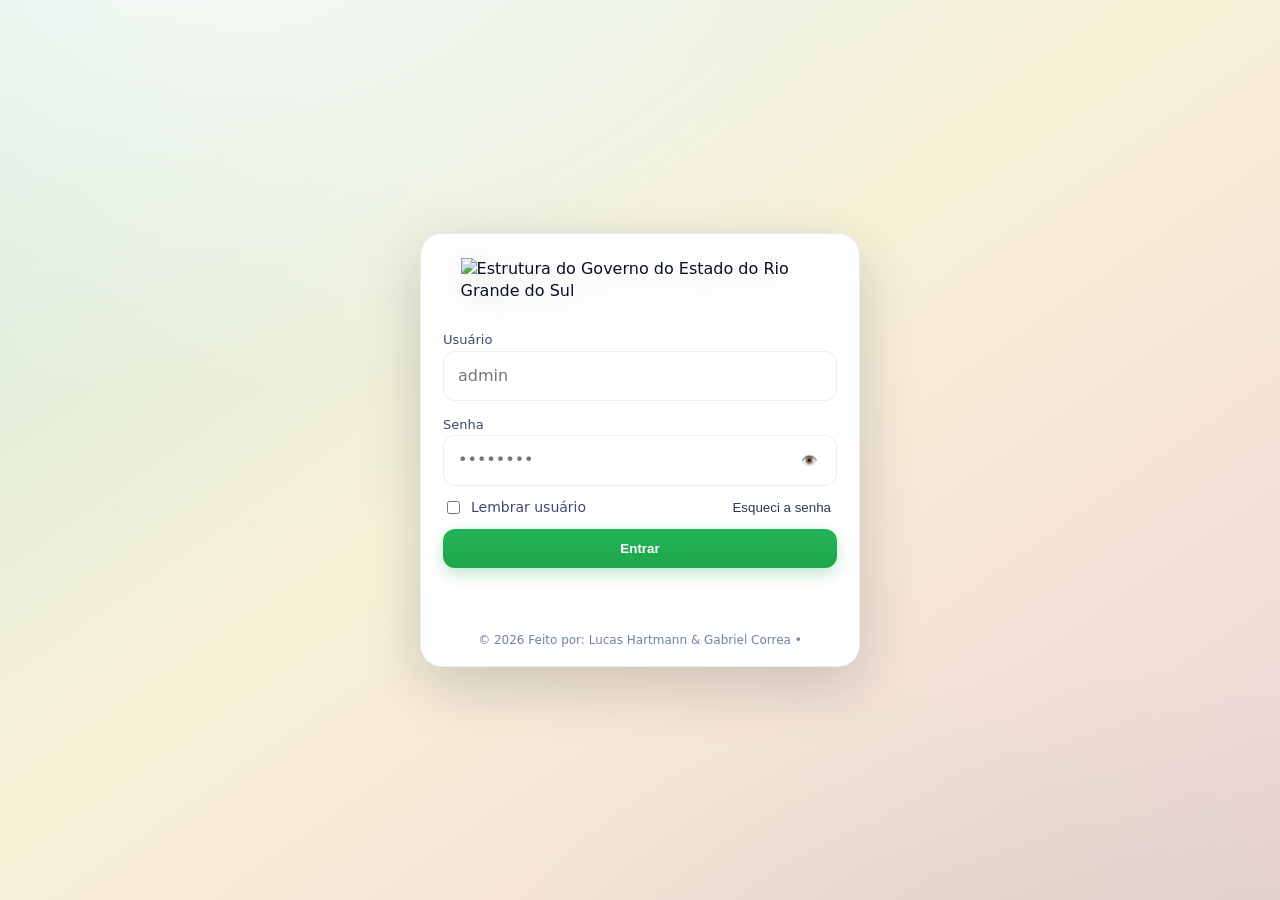
==== explorer.html @ dbbf9a67 "Add files via upload" ====
<!doctype html>
<html lang="pt-br">
<head>
  <meta charset="utf-8" />
  <meta name="viewport" content="width=device-width, initial-scale=1" />
  <title>Organograma RS – Explorer</title>
  <style>
    :root{
      --bg:#0b0f14; --card:#111826; --muted:#91a1b3; --text:#e9f0f8; --accent:#60a5fa; --accent-2:#34d399; --danger:#ef4444;
      --border:#1f2a37; --shadow:0 10px 30px rgba(0,0,0,.35);
    }
    *{box-sizing:border-box}
    html,body{height:100%}
    body{margin:0;background:linear-gradient(180deg,#0b0f14,#0e1420 35%,#0b0f14);color:var(--text);font:15px/1.45 system-ui,-apple-system,Segoe UI,Roboto,Ubuntu,Cantarell,"Noto Sans",sans-serif}
    .app{display:grid;grid-template-columns: 320px 1fr; gap:18px; height:100%; padding:18px}
    .panel{background:var(--card); border:1px solid var(--border); border-radius:16px; box-shadow:var(--shadow)}
    .left{padding:14px; display:flex; flex-direction:column; gap:12px}
    .right{padding:0; display:flex; flex-direction:column}
    .toolbar{display:flex; gap:8px; padding:12px 14px; border-bottom:1px solid var(--border); align-items:center}
    .toolbar h1{font-size:16px; margin:0; font-weight:600; letter-spacing:.2px}
    .toolbar .pill{margin-left:auto; font-size:12px; color:var(--muted)}
    label{font-size:12px; color:var(--muted)}
    input[type="text"], textarea, select{width:100%; background:#0c121b; border:1px solid var(--border); color:var(--text); border-radius:12px; padding:10px 12px; outline:none}
    input[type="text"]:focus, textarea:focus{border-color:#2b3b52; box-shadow:0 0 0 3px rgba(96,165,250,.15)}
    textarea{min-height:120px; resize:vertical}
    .controls{display:grid; grid-template-columns: 1fr; gap:10px}
    .row{display:flex; gap:8px; flex-wrap:wrap}
    button{background:#101827; color:var(--text); border:1px solid var(--border); border-radius:12px; padding:9px 12px; cursor:pointer}
    button:hover{background:#0d1624}
    .btn-accent{border-color:#33507a; background:linear-gradient(180deg,#13253a,#0f1d31)}
    .btn-green{border-color:#265e52; background:linear-gradient(180deg,#113d34,#0d2f28)}
    .btn-danger{border-color:#5a1f24; background:linear-gradient(180deg,#3a1216,#2a0d10)}
    .hint{font-size:12px; color:var(--muted)}
    .tree-wrap{position:relative; overflow:auto; height:100%}
    .tree{padding:12px 18px}
    .tree ul{list-style:none; margin:0; padding-left:18px; border-left:1px dashed #2a3648}
    .tree li{margin:4px 0; position:relative}
    .node{display:flex; align-items:center; gap:8px; padding:6px 8px; border-radius:10px; cursor:pointer}
    .node:hover{background:#0e1622}
    .node.active{background:rgba(96,165,250,.14); outline:1px solid rgba(96,165,250,.25)}
    .toggle{width:18px; height:18px; display:grid; place-items:center; border-radius:6px; border:1px solid #2a3a55; background:#0d1521; font-size:12px; user-select:none}
    .toggle.leaf{opacity:.35}
    .type{font-size:11px; padding:2px 6px; border:1px solid #233245; border-radius:999px; color:#b6c4d6}
    .badge{font-size:11px; padding:2px 6px; border:1px solid #233245; border-radius:999px; color:#b6c4d6}
    .name{font-weight:500}
    .muted{color:var(--muted)}
    .highlight{background:rgba(52,211,153,.2); box-shadow:0 0 0 2px rgba(52,211,153,.25) inset; border-radius:6px}
    .header{display:flex; align-items:center; gap:10px; padding:12px 14px}
    .search{flex:1}
    .chips{display:flex; gap:6px; flex-wrap:wrap}
    .chip{font-size:12px; border:1px solid var(--border); border-radius:999px; padding:6px 8px; color:var(--muted)}
    .breadcrumbs{padding:10px 14px; border-top:1px solid var(--border); color:var(--muted); font-size:13px}
    .breadcrumbs a{color:var(--accent)}
    .footer{margin-top:auto; padding:12px 14px; border-top:1px dashed var(--border); color:var(--muted); font-size:12px}
    .split{display:grid; grid-template-columns: 1fr 1fr; gap:12px}
    .filters{display:flex; flex-wrap:wrap; gap:6px}
    .filters label{display:flex; gap:6px; align-items:center; background:#0c121b; padding:6px 8px; border-radius:10px; border:1px solid var(--border)}
    .empty{color:var(--muted); padding:28px; text-align:center}
    @media (max-width: 980px){
      .app{grid-template-columns:1fr; height:auto}
      .right{min-height:60vh}
    }
    @media print{
      .left{display:none}
      .toolbar,.header,.breadcrumbs,.footer{display:none}
      .tree ul{border-left:none}
      .node{background:none}
    }
  </style>
  <script>
    // Guard simples de sessão
    if (!sessionStorage.getItem('orgRS_auth')) { location.href = 'index.html'; }
  </script>
</head>
<body>
  <div class="app">
    <aside class="panel left">
      <div class="toolbar">
        <h1>Dados & Importação</h1>
        <span class="pill" id="stats-pill">0 itens</span>
      </div>

      <div class="controls">
        <div>
          <label for="import-text">Cole seu texto (uma linha por caminho). Formatos aceitos:</label>
          <div class="hint">• "Secretaria da Saúde > Hospitais > Hospital São Pedro (hospital)"<br>• ou com indentação por espaços/tabs:<br>
<pre style="margin:8px 0 0; white-space:pre-wrap; font-family:ui-monospace, SFMono-Regular, Menlo, Monaco, Consolas, 'Liberation Mono', 'Courier New', monospace; background:#0c121b; border:1px solid var(--border); border-radius:10px; padding:8px; color:#9fb2c7">Governo do Estado do RS
  Secretaria da Saúde (secretaria)
    Hospitais
      Hospital São Pedro (hospital)</pre>
          </div>
          <textarea id="import-text" placeholder="Cole aqui seus caminhos (um por linha) – você pode enviar o bruto e clicar em 'Gerar/Atualizar Árvore'."></textarea>
        </div>
        <div class="row">
          <button class="btn-accent" id="btn-build">Gerar/Atualizar Árvore</button>
          <button id="btn-sample">Carregar Exemplo</button>
          <button class="btn-green" id="btn-export">Exportar JSON</button>
          <button class="btn-danger" id="btn-clear">Limpar</button>
        </div>
        <div class="split">
          <div>
            <label for="root-name">Nome do topo</label>
            <input id="root-name" type="text" value="Governo do Estado do RS"/>
          </div>
          <div>
            <label for="type-guess">Tentar detectar tipo</label>
            <select id="type-guess">
              <option value="paren" selected>Entre parênteses (ex: (secretaria))</option>
              <option value="none">Não detectar</option>
            </select>
          </div>
        </div>
        <div>
          <label>Filtros rápidos de tipo</label>
          <div class="filters" id="type-filters"></div>
        </div>
        <div class="hint">Dica: você pode usar o hash da URL como link direto para qualquer item. Clique em um nó e copie a URL.</div>
      </div>

      <div class="footer">
        Feito em HTML + CSS + JS puro. Imprima (Ctrl/Cmd+P) para uma versão expandida.
      </div>
    </aside>

    <section class="panel right">
      <div class="header">
        <div class="search">
          <input id="search" type="text" placeholder="Buscar por nome… (Enter para focar, ESC para limpar)" autocomplete="off" />
        </div>
        <div class="chips">
          <button id="expand-all">Expandir tudo</button>
          <button id="collapse-all">Recolher tudo</button>
          <span class="chip" id="match-count">0 correspondências</span>
        </div>
      </div>
      <div class="tree-wrap" id="tree-wrap">
        <div class="tree" id="tree"></div>
        <div class="empty" id="empty">Cole seus dados à esquerda e clique em <em>Gerar/Atualizar Árvore</em>.</div>
      </div>
      <div class="breadcrumbs" id="breadcrumbs">Nenhum item selecionado.</div>
    </section>
  </div>

<script>
(() => {
  const el = sel => document.querySelector(sel);
  const els = sel => Array.from(document.querySelectorAll(sel));
  const treeEl = el('#tree');
  const emptyEl = el('#empty');
  const statsPill = el('#stats-pill');
  const breadcrumbsEl = el('#breadcrumbs');
  const searchInput = el('#search');
  const filtersWrap = el('#type-filters');
  const knownTypes = [
    'secretaria','órgão','orgao','diretoria','departamento','divisão','divisao','superintendência','superintendencia','agência','agencia','fundação','fundacao','autarquia','empresa pública','empresa publica','instituto','museu','parque','conselho','colegiado','gabinete','coordenação','coordenacao','comitê','comite','universidade','câmara','camara'
  ];

  let root = null;
  let idIndex = new Map();
  let typeSet = new Set();

  const slug = (s) => s
    .normalize('NFD').replace(/[\u0300-\u036f]/g,'')
    .toLowerCase()
    .replace(/[^a-z0-9\s\/-]+/g,'')
    .replace(/\s+/g,'-')
    .replace(/-+/g,'-')
    .replace(/^-|-$|\/-\//g,'');

  function makeId(pathArr){
    return pathArr.map(slug).join('/');
  }

  function parseTypeFromToken(name){
    const m = name.match(/\(([^)]+)\)\s*$/i);
    if(!m) return {name: name.trim(), type: null};
    const typeRaw = m[1].trim();
    const tClean = typeRaw
      .normalize('NFD').replace(/[\u0300-\u036f]/g,'')
      .toLowerCase();
    const isKnown = knownTypes.some(k => tClean === k
      .normalize('NFD').replace(/[\u0300-\u036f]/g,'')
      .toLowerCase());
    return { name: name.replace(/\([^)]+\)\s*$/,'').trim(), type: isKnown ? typeRaw.toLowerCase() : null };
  }

  function buildFromOutline(text, opts){
    const lines = text.split(/\r?\n/).map(l => l.trim()).filter(Boolean);
    const paths = [];
    const useArrow = lines.some(l => l.includes('>'));
    if(useArrow){
      for(const line of lines){
        const parts = line.split('>').map(x=>x.trim()).filter(Boolean);
        if(parts.length){ paths.push(parts); }
      }
    } else {
      const stack = [];
      for(const raw of text.split(/\r?\n/)){
        if(!raw.trim()) continue;
        const indent = raw.match(/^[\t ]*/)[0].replace(/\t/g,'  ').length;
        const depth = Math.floor(indent/2);
        const name = raw.trim();
        while(stack.length>depth) stack.pop();
        stack[depth] = name;
        paths.push(stack.slice(0, depth+1));
      }
    }

    const rootName = el('#root-name').value.trim() || 'Topo';
    const rootNode = { name: rootName, type:null, children:[], id: slug(rootName) };
    idIndex = new Map();
    idIndex.set(rootNode.id, rootNode);
    const detectMode = el('#type-guess').value;

    for(const path of paths){
      let parent = rootNode;
      const currentPath = [rootName];
      for(let i=0;i<path.length;i++){
        let label = path[i];
        let type = null;
        if(detectMode==='paren'){
          const t = parseTypeFromToken(label);
          label = t.name; type = t.type;
        }
        currentPath.push(label);
        const id = makeId(currentPath);
        if(!parent.children) parent.children = [];
        let child = parent.children.find(c => slug(c.name) === slug(label));
        if(!child){
          child = { name: label, type, children: [], id };
          parent.children.push(child);
          idIndex.set(id, child);
        } else {
          if(type && !child.type) child.type = type;
        }
        parent = child;
      }
    }
    return rootNode;
  }

  function renderTree(rootNode){
    typeSet = new Set();
    (function walk(n){
      if(n.type) typeSet.add(n.type);
      (n.children||[]).forEach(walk);
    })(rootNode);
    renderTypeFilters();

    const ul = document.createElement('ul');
    function nodeRow(n, depth=0){
      const li = document.createElement('li');
      const row = document.createElement('div');
      row.className = 'node';
      row.dataset.id = n.id;

      const hasChildren = (n.children && n.children.length);
      const toggle = document.createElement('div');
      toggle.className = 'toggle' + (hasChildren? '': ' leaf');
      toggle.textContent = hasChildren? '▸': '·';
      li.appendChild(toggle);

      const name = document.createElement('span');
      name.className = 'name';
      name.textContent = n.name;

      const type = document.createElement('span');
      type.className = 'type';
      type.textContent = n.type || '—';
      if(!n.type) type.style.opacity=.45;

      row.appendChild(name);
      row.appendChild(type);
      li.appendChild(row);

      if(hasChildren){
        const childUl = document.createElement('ul');
        childUl.style.display = 'none';
        for(const c of n.children.sort((a,b)=> a.name.localeCompare(b.name,'pt',{sensitivity:'base'}))){
          childUl.appendChild(nodeRow(c, depth+1));
        }
        li.appendChild(childUl);
      }

      row.addEventListener('click', (e)=>{
        selectNode(n.id);
        const cu = li.querySelector(':scope > ul');
        if(cu){
          const isOpen = cu.style.display !== 'none';
          cu.style.display = isOpen ? 'none' : 'block';
          li.querySelector(':scope > .toggle').textContent = isOpen? '▸':'▾';
        }
        location.hash = '#' + n.id;
      });

      li.querySelector(':scope > .toggle').addEventListener('click', (e)=>{
        e.stopPropagation();
        const cu = li.querySelector(':scope > ul');
        if(!cu) return;
        const isOpen = cu.style.display !== 'none';
        cu.style.display = isOpen ? 'none' : 'block';
        li.querySelector(':scope > .toggle').textContent = isOpen? '▸':'▾';
      });

      return li;
    }

    ul.appendChild(nodeRow(rootNode));
    treeEl.innerHTML = '';
    treeEl.appendChild(ul);

    const firstChildrenUl = treeEl.querySelector('li > ul');
    if(firstChildrenUl){ firstChildrenUl.style.display = 'block';
      const t = treeEl.querySelector('li > .toggle'); if(t) t.textContent = '▾';
    }

    emptyEl.style.display = 'none';
    statsPill.textContent = countNodes(rootNode) + ' itens';
  }

  function countNodes(n){
    let c = 1;
    (n.children||[]).forEach(ch => c += countNodes(ch));
    return c;
  }

  function renderTypeFilters(){
    filtersWrap.innerHTML = '';
    const types = Array.from(typeSet).sort((a,b)=> a.localeCompare(b,'pt',{sensitivity:'base'}));
    if(!types.length){
      const span = document.createElement('span');
      span.className = 'hint'; span.textContent = 'Nenhum tipo detectado (ex.: use "(secretaria)" no final de cada linha)';
      filtersWrap.appendChild(span);
      return;
    }
    for(const t of types){
      const id = 't-' + slug(t);
      const label = document.createElement('label');
      const cb = document.createElement('input'); cb.type='checkbox'; cb.id=id; cb.checked=true; cb.dataset.type=t;
      const txt = document.createElement('span'); txt.textContent = t;
      label.appendChild(cb); label.appendChild(txt);
      filtersWrap.appendChild(label);
      cb.addEventListener('change', applyFiltersAndSearch);
    }
  }

  function applyFiltersAndSearch(){
    const q = searchInput.value.trim();
    const activeTypes = new Set(els('#type-filters input[type="checkbox"]').filter(c=>c.checked).map(c=>c.dataset.type));

    let matches = 0;
    const qNorm = normalize(q);

    function walk(li){
      const row = li.querySelector(':scope > .node');
      const id = row?.dataset.id;
      const node = idIndex.get(id);
      const hasChildren = !!li.querySelector(':scope > ul');

      const typeOk = !node?.type || activeTypes.has(node.type);

      const nameSpan = row?.querySelector('.name');
      if(nameSpan){
        const nameText = nameSpan.textContent;
        const hit = q ? normalize(nameText).includes(qNorm) : true;
        nameSpan.innerHTML = q ? highlight(nameText, q) : escapeHtml(nameText);
        if(hit && typeOk) matches++;
        li.dataset._hit = hit && typeOk ? '1' : '0';
      }

      const childUl = li.querySelector(':scope > ul');
      let anyChildVisible = false;
      if(childUl){
        childUl.querySelectorAll(':scope > li').forEach(ch => {
          walk(ch); if(ch.style.display!=='none') anyChildVisible=true;
        });
      }

      const visible = (li.dataset._hit==='1') || anyChildVisible;
      li.style.display = visible ? '' : 'none';

      if(visible && childUl && anyChildVisible){
        childUl.style.display='block';
        li.querySelector(':scope > .toggle').textContent = '▾';
      }
    }

    treeEl.querySelectorAll('ul > li').forEach(li => walk(li));
    document.getElementById('match-count').textContent = matches + ' correspondência' + (matches===1?'':'s');
  }

  function highlight(text, q){
    const idx = normalize(text).indexOf(normalize(q));
    if(idx===-1) return escapeHtml(text);
    const end = idx + q.length;
    const before = escapeHtml(text.slice(0, idx));
    const mid = escapeHtml(text.slice(idx, end));
    const after = escapeHtml(text.slice(end));
    return `${before}<span class="highlight">${mid}</span>${after}`;
  }

  function escapeHtml(s){
    return s.replace(/[&<>"']/g, c => ({'&':'&amp;','<':'&lt;','>':'&gt;','"':'&quot;','\'':'&#39;'}[c]));
  }

  function normalize(s){
    return (s||'').normalize('NFD').replace(/[\u0300-\u036f]/g,'').toLowerCase();
  }

  function selectNode(id){
    els('.node').forEach(n => n.classList.remove('active'));
    const row = els(`.node[data-id="${CSS.escape(id)}"]`)[0];
    if(row){ row.classList.add('active'); showBreadcrumbs(id); }
  }

  function showBreadcrumbs(id){
    const parts = id.split('/');
    let path = [];
    const frag = [];
    for(const p of parts){
      path.push(p);
      const pid = path.join('/');
      const node = idIndex.get(pid);
      if(!node) continue;
      frag.push(`<a href="#${pid}">${escapeHtml(node.name)}</a>`);
    }
    breadcrumbsEl.innerHTML = frag.join(' ▸ ');
  }

  function openByHash(){
    if(!location.hash) return;
    const id = location.hash.slice(1);
    if(!idIndex.has(id)) return;
    const parts = id.split('/');
    let path = [];
    for(let i=0;i<parts.length-1;i++){
      path.push(parts[i]);
      const pid = path.join('/');
      const li = document.querySelector(`.node[data-id="${CSS.escape(pid)}"]`)?.parentElement;
      if(li){
        const childUl = li.querySelector(':scope > ul');
        if(childUl){ childUl.style.display = 'block'; li.querySelector(':scope > .toggle').textContent='▾'; }
      }
    }
    selectNode(id);
    const row = document.querySelector(`.node[data-id="${CSS.escape(id)}"]`);
    const wrap = document.getElementById('tree-wrap');
    if(row && wrap){
      const r = row.getBoundingClientRect();
      const w = wrap.getBoundingClientRect();
      if(r.top < w.top || r.bottom > w.bottom){
        wrap.scrollTop = row.offsetTop - 60;
      }
    }
  }

  document.getElementById('btn-build').addEventListener('click', () => {
    const txt = document.getElementById('import-text').value.trim();
    if(!txt){ alert('Cole seu texto primeiro.'); return; }
    const root = buildFromOutline(txt);
    renderTree(root);
    applyFiltersAndSearch();
    openByHash();
  });

  document.getElementById('btn-clear').addEventListener('click', ()=>{
    document.getElementById('import-text').value = '';
    treeEl.innerHTML = '';
    emptyEl.style.display = '';
    breadcrumbsEl.textContent = 'Nenhum item selecionado.';
    document.getElementById('stats-pill').textContent = '0 itens';
    filtersWrap.innerHTML = '';
    searchInput.value=''; document.getElementById('match-count').textContent = '0 correspondências';
  });

  document.getElementById('btn-sample').addEventListener('click', ()=>{
    const sample = `Governo do Estado do RS
  Casa Civil (secretaria)
    Gabinete do Secretário (gabinete)
    Subchefia Jurídica (órgão)
  Secretaria da Saúde (secretaria)
    Assistência Hospitalar
      Hospital São Pedro (hospital)
      Hospital Sanatório Partenon (hospital)
    Vigilância em Saúde (departamento)
      Centro Estadual de Vigilância em Saúde (órgão)
  Secretaria da Cultura (secretaria)
    Museus
      Museu de Arte do RS Ado Malagoli – MARGS (museu)
      Museu Júlio de Castilhos (museu)
    Fundações
      Fundação Theatro São Pedro (fundação)
  Secretaria do Meio Ambiente e Infraestrutura (secretaria)
    SEMA Gabinete (gabinete)
    Parques
      Parque Estadual Delta do Jacuí (parque)
      Parque Estadual de Itapuã (parque)`;
    document.getElementById('import-text').value = sample;
  });

  document.getElementById('btn-export').addEventListener('click', ()=>{
    const treeRoot = treeEl.querySelector('ul');
    if(!treeRoot){ alert('Nada para exportar.'); return; }
    // Exporta o último root gerado (salvamos no escopo com closure no buildFromOutline? Sim, retornamos root local aqui.)
    // Solução: reconstruir a partir do texto atual, para garantir consistência:
    const txt = document.getElementById('import-text').value.trim();
    if(!txt){ alert('Nada para exportar.'); return; }
    const rootNode = buildFromOutline(txt);
    const data = JSON.stringify(rootNode, null, 2);
    const blob = new Blob([data], {type:'application/json'});
    const url = URL.createObjectURL(blob);
    const a = document.createElement('a');
    a.href = url; a.download = 'organograma-rs.json'; a.click();
    URL.revokeObjectURL(url);
  });

  document.getElementById('expand-all').addEventListener('click', ()=>{
    document.querySelectorAll('li > ul').forEach(u=>{u.style.display='block'});
    document.querySelectorAll('li > .toggle').forEach(t=>{ if(t && !t.classList.contains('leaf')) t.textContent='▾'; });
  });
  document.getElementById('collapse-all').addEventListener('click', ()=>{
    document.querySelectorAll('li > ul').forEach(u=>{u.style.display='none'});
    document.querySelectorAll('li > .toggle').forEach(t=>{ if(t && !t.classList.contains('leaf')) t.textContent='▸'; });
    const first = document.querySelector('li > ul'); if(first){ first.style.display='block'; const t = document.querySelector('li > .toggle'); if(t) t.textContent='▾'; }
  });

  searchInput.addEventListener('input', applyFiltersAndSearch);
  document.addEventListener('keydown', (e)=>{
    if(e.key==='Enter' && document.activeElement!==searchInput){ searchInput.focus(); e.preventDefault(); }
    if(e.key==='Escape'){ searchInput.value=''; applyFiltersAndSearch(); }
  });

  window.addEventListener('hashchange', openByHash);
})();
</script>
</body>
</html>
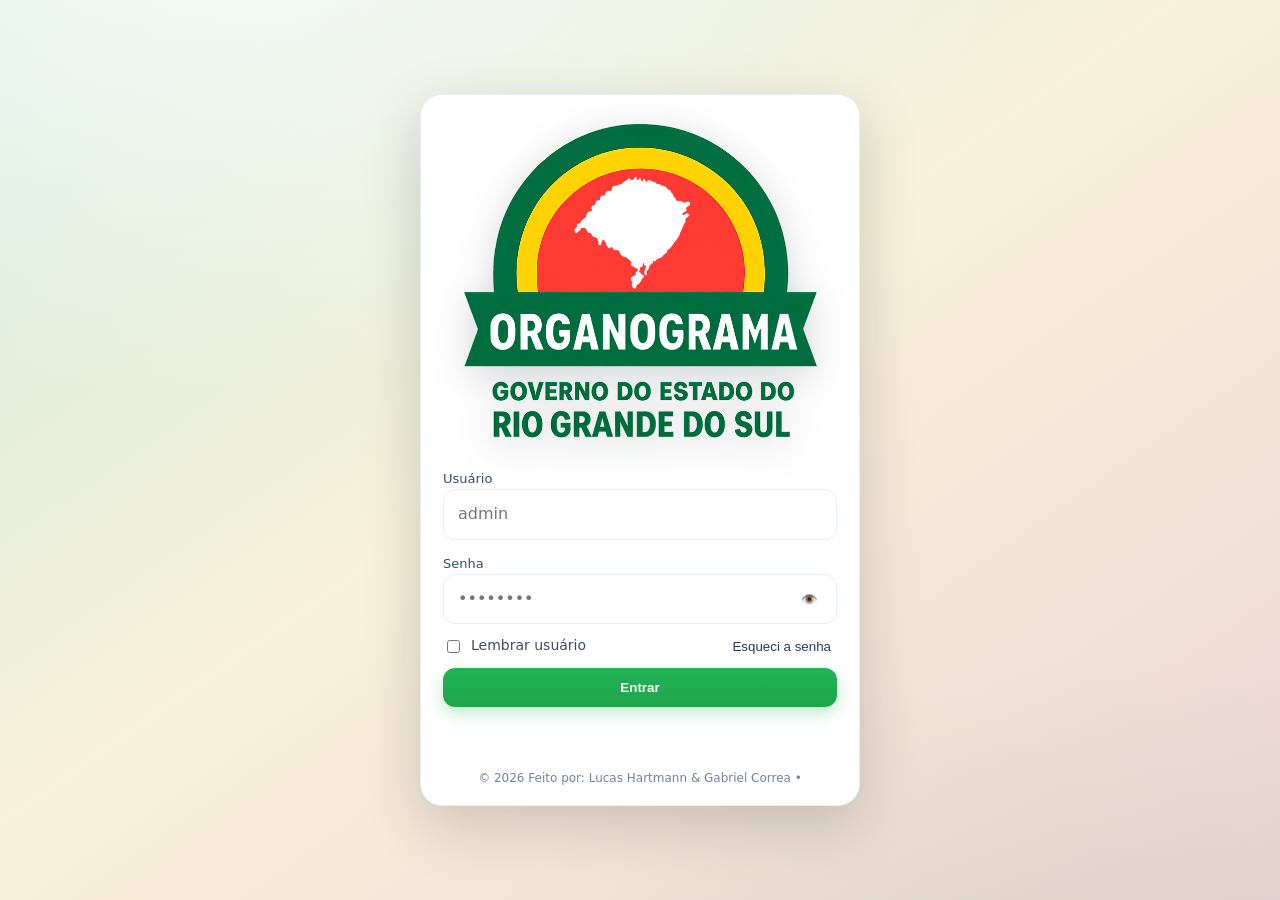
==== commit dc1713e9: "Add files via upload" ====
--- a/explorer.html
+++ b/explorer.html
@@ -6,7 +6,7 @@
   <title>Organograma RS – Explorer</title>
   <style>
     :root{
-      --bg:#0b0f14; --card:#111826; --muted:#91a1b3; --text:#e9f0f8; --accent:#60a5fa; --accent-2:#34d399; --danger:#ef4444;
+      --bg:#0b0f14; --card:#111826; --muted:#91a1b3; --text:#e9f0f8; --accent:#60a5fa; --accent-2:#34d399; --danger:#9ca3af;
       --border:#1f2a37; --shadow:0 10px 30px rgba(0,0,0,.35);
     }
     *{box-sizing:border-box}
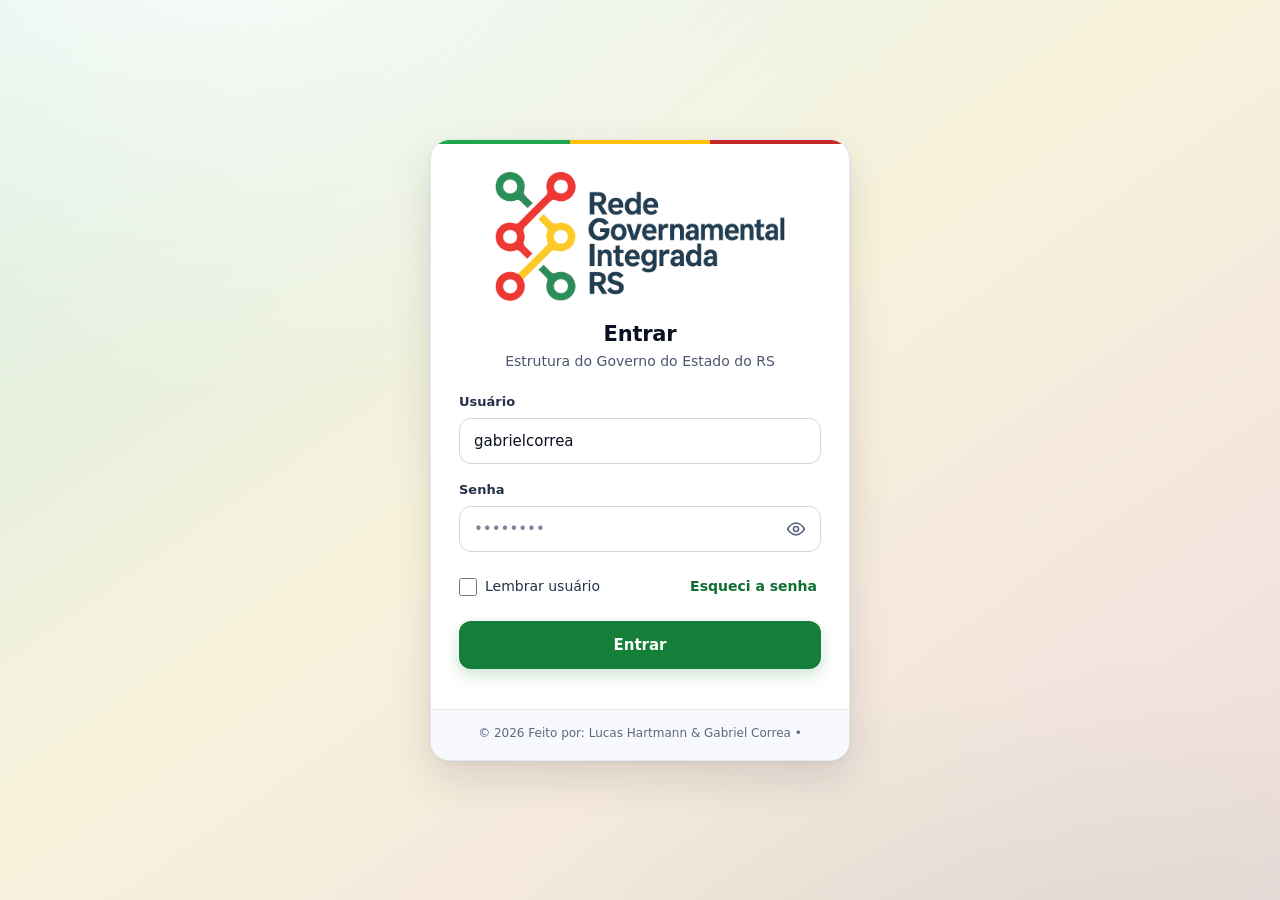
==== commit bfb0a25b: "feat: redesenho visual e desempenho do organograma - Base visual compartilhada (assets/base.css) com" ====
--- a/explorer.html
+++ b/explorer.html
@@ -4,66 +4,76 @@
   <meta charset="utf-8" />
   <meta name="viewport" content="width=device-width, initial-scale=1" />
   <title>Organograma RS – Explorer</title>
+  <link rel="stylesheet" href="assets/base.css">
   <style>
-    :root{
-      --bg:#0b0f14; --card:#111826; --muted:#91a1b3; --text:#e9f0f8; --accent:#60a5fa; --accent-2:#34d399; --danger:#9ca3af;
-      --border:#1f2a37; --shadow:0 10px 30px rgba(0,0,0,.35);
-    }
-    *{box-sizing:border-box}
+    :root{ --accent:var(--rs-green-700); --text:var(--ink); --card:var(--surface); }
     html,body{height:100%}
-    body{margin:0;background:linear-gradient(180deg,#0b0f14,#0e1420 35%,#0b0f14);color:var(--text);font:15px/1.45 system-ui,-apple-system,Segoe UI,Roboto,Ubuntu,Cantarell,"Noto Sans",sans-serif}
-    .app{display:grid;grid-template-columns: 320px 1fr; gap:18px; height:100%; padding:18px}
-    .panel{background:var(--card); border:1px solid var(--border); border-radius:16px; box-shadow:var(--shadow)}
-    .left{padding:14px; display:flex; flex-direction:column; gap:12px}
-    .right{padding:0; display:flex; flex-direction:column}
-    .toolbar{display:flex; gap:8px; padding:12px 14px; border-bottom:1px solid var(--border); align-items:center}
-    .toolbar h1{font-size:16px; margin:0; font-weight:600; letter-spacing:.2px}
-    .toolbar .pill{margin-left:auto; font-size:12px; color:var(--muted)}
-    label{font-size:12px; color:var(--muted)}
-    input[type="text"], textarea, select{width:100%; background:#0c121b; border:1px solid var(--border); color:var(--text); border-radius:12px; padding:10px 12px; outline:none}
-    input[type="text"]:focus, textarea:focus{border-color:#2b3b52; box-shadow:0 0 0 3px rgba(96,165,250,.15)}
-    textarea{min-height:120px; resize:vertical}
-    .controls{display:grid; grid-template-columns: 1fr; gap:10px}
+    body{display:flex; flex-direction:column}
+    .app{flex:1; min-height:0; display:grid; grid-template-columns:360px minmax(0,1fr); gap:20px; padding:20px clamp(16px,2.5vw,24px)}
+    .panel{background:var(--surface); border:1px solid var(--border); border-radius:var(--radius-lg); box-shadow:var(--shadow-sm); min-height:0}
+    .left{padding:0 0 4px; display:flex; flex-direction:column; gap:14px; overflow:auto}
+    .left .controls{padding:0 16px}
+    .right{padding:0; display:flex; flex-direction:column; overflow:hidden}
+    .toolbar{display:flex; gap:8px; padding:14px 16px; border-bottom:1px solid var(--border); align-items:center}
+    .toolbar h1{font-size:15px; margin:0; font-weight:700}
+    .toolbar .pill{margin-left:auto; font-size:12px; font-weight:600; color:var(--subtle); background:var(--surface-2); border:1px solid var(--border); border-radius:999px; padding:2px 10px; font-variant-numeric:tabular-nums}
+    label{font-size:13px; font-weight:600; color:var(--ink-2)}
+    input[type="text"], textarea, select{width:100%; background:var(--surface); border:1px solid var(--border-strong); color:var(--ink); border-radius:10px; padding:10px 12px; outline:none; font:inherit; font-size:14px; transition:border-color .15s var(--ease), box-shadow .15s var(--ease)}
+    input[type="text"]:focus, textarea:focus, select:focus{border-color:var(--rs-green); box-shadow:var(--ring)}
+    textarea{min-height:140px; resize:vertical; font-family:var(--mono); font-size:13px; line-height:1.5}
+    .controls{display:grid; grid-template-columns:1fr; gap:14px}
+    .controls > div:not(.row):not(.split):not(.hint){display:grid; gap:6px}
     .row{display:flex; gap:8px; flex-wrap:wrap}
-    button{background:#101827; color:var(--text); border:1px solid var(--border); border-radius:12px; padding:9px 12px; cursor:pointer}
-    button:hover{background:#0d1624}
-    .btn-accent{border-color:#33507a; background:linear-gradient(180deg,#13253a,#0f1d31)}
-    .btn-green{border-color:#265e52; background:linear-gradient(180deg,#113d34,#0d2f28)}
-    .btn-danger{border-color:#5a1f24; background:linear-gradient(180deg,#3a1216,#2a0d10)}
-    .hint{font-size:12px; color:var(--muted)}
-    .tree-wrap{position:relative; overflow:auto; height:100%}
-    .tree{padding:12px 18px}
-    .tree ul{list-style:none; margin:0; padding-left:18px; border-left:1px dashed #2a3648}
-    .tree li{margin:4px 0; position:relative}
-    .node{display:flex; align-items:center; gap:8px; padding:6px 8px; border-radius:10px; cursor:pointer}
-    .node:hover{background:#0e1622}
-    .node.active{background:rgba(96,165,250,.14); outline:1px solid rgba(96,165,250,.25)}
-    .toggle{width:18px; height:18px; display:grid; place-items:center; border-radius:6px; border:1px solid #2a3a55; background:#0d1521; font-size:12px; user-select:none}
-    .toggle.leaf{opacity:.35}
-    .type{font-size:11px; padding:2px 6px; border:1px solid #233245; border-radius:999px; color:#b6c4d6}
-    .badge{font-size:11px; padding:2px 6px; border:1px solid #233245; border-radius:999px; color:#b6c4d6}
-    .name{font-weight:500}
-    .muted{color:var(--muted)}
-    .highlight{background:rgba(52,211,153,.2); box-shadow:0 0 0 2px rgba(52,211,153,.25) inset; border-radius:6px}
-    .header{display:flex; align-items:center; gap:10px; padding:12px 14px}
-    .search{flex:1}
-    .chips{display:flex; gap:6px; flex-wrap:wrap}
-    .chip{font-size:12px; border:1px solid var(--border); border-radius:999px; padding:6px 8px; color:var(--muted)}
-    .breadcrumbs{padding:10px 14px; border-top:1px solid var(--border); color:var(--muted); font-size:13px}
-    .breadcrumbs a{color:var(--accent)}
-    .footer{margin-top:auto; padding:12px 14px; border-top:1px dashed var(--border); color:var(--muted); font-size:12px}
-    .split{display:grid; grid-template-columns: 1fr 1fr; gap:12px}
+    button{display:inline-flex; align-items:center; justify-content:center; min-height:38px; background:var(--surface); color:var(--ink-2); border:1px solid var(--border-strong); border-radius:10px; padding:0 12px; cursor:pointer; font-size:13.5px; font-weight:600; transition:background-color .15s var(--ease), border-color .15s var(--ease)}
+    button:hover{background:var(--surface-2); border-color:#94a3b8}
+    .btn-accent{background:var(--rs-green-600); border-color:transparent; color:#fff}
+    .btn-accent:hover{background:var(--rs-green-700); border-color:transparent}
+    .btn-green{color:var(--rs-green-700); border-color:#b9e3c7; background:var(--rs-green-50)}
+    .btn-green:hover{background:var(--rs-green-100); border-color:#9fd8b3}
+    .btn-danger{color:var(--danger); border-color:var(--danger-border); background:var(--surface); margin-left:auto}
+    .btn-danger:hover{background:var(--danger-bg); border-color:#fda29b}
+    .hint{font-size:12.5px; color:var(--subtle); font-weight:400}
+    .hint pre{background:var(--surface-2)!important; border-color:var(--border)!important; color:var(--ink-2)!important; font-size:12px}
+    .tree-wrap{position:relative; overflow:auto; flex:1; min-height:0}
+    .tree{padding:12px 16px}
+    .tree ul{list-style:none; margin:0; padding-left:0}
+    .tree ul ul{margin-left:11px; padding-left:12px; border-left:1px solid var(--border)}
+    .tree li{display:grid; grid-template-columns:22px minmax(0,1fr); column-gap:4px; align-items:center; margin:1px 0}
+    .tree li > ul{grid-column:2}
+    .node{display:flex; align-items:center; gap:8px; padding:6px 8px; border-radius:8px; cursor:pointer; min-width:0}
+    .node:hover{background:var(--surface-2)}
+    .node.active{background:var(--rs-green-50); box-shadow:inset 0 0 0 1px var(--rs-green-100)}
+    .toggle{width:22px; height:22px; display:grid; place-items:center; border-radius:6px; color:var(--subtle); font-size:12px; user-select:none; cursor:pointer}
+    .toggle:hover{background:#e8edf3; color:var(--ink)}
+    .toggle.leaf{opacity:.35; cursor:default}
+    .toggle.leaf:hover{background:none}
+    .type, .badge{font-size:11px; font-weight:600; padding:1px 8px; border:1px solid var(--border); border-radius:999px; color:var(--muted); background:var(--surface-2); white-space:nowrap}
+    .name{font-weight:500; overflow-wrap:anywhere}
+    .muted{color:var(--subtle)}
+    .highlight{background:var(--mark); border-radius:3px}
+    .header{display:flex; align-items:center; flex-wrap:wrap; gap:10px; padding:12px 16px; border-bottom:1px solid var(--border)}
+    .search{flex:1; min-width:220px}
+    .chips{display:flex; gap:6px; flex-wrap:wrap; align-items:center}
+    .chip{font-size:12px; font-weight:600; border:1px solid var(--border); border-radius:999px; padding:4px 10px; color:var(--subtle); background:var(--surface-2); font-variant-numeric:tabular-nums}
+    .breadcrumbs{padding:10px 16px; border-top:1px solid var(--border); color:var(--subtle); font-size:13px; background:var(--surface-2)}
+    .breadcrumbs a{color:var(--accent); text-decoration:none; font-weight:500}
+    .breadcrumbs a:hover{text-decoration:underline}
+    .footer{margin-top:auto; padding:12px 16px; border-top:1px solid var(--border); color:var(--subtle); font-size:12px}
+    .split{display:grid; grid-template-columns:1fr 1fr; gap:12px}
+    .split > div{display:grid; gap:6px; align-content:start}
     .filters{display:flex; flex-wrap:wrap; gap:6px}
-    .filters label{display:flex; gap:6px; align-items:center; background:#0c121b; padding:6px 8px; border-radius:10px; border:1px solid var(--border)}
-    .empty{color:var(--muted); padding:28px; text-align:center}
+    .filters label{display:flex; gap:6px; align-items:center; background:var(--surface-2); padding:6px 10px; border-radius:8px; border:1px solid var(--border); font-weight:500; cursor:pointer}
+    .filters input{accent-color:var(--rs-green-600)}
+    .empty{color:var(--subtle); padding:48px 24px; text-align:center}
     @media (max-width: 980px){
       .app{grid-template-columns:1fr; height:auto}
       .right{min-height:60vh}
+      .split{grid-template-columns:1fr}
     }
     @media print{
-      .left{display:none}
+      .stripe,.left{display:none}
       .toolbar,.header,.breadcrumbs,.footer{display:none}
-      .tree ul{border-left:none}
+      .tree ul ul{border-left:none}
       .node{background:none}
     }
   </style>
@@ -73,6 +83,7 @@
   </script>
 </head>
 <body>
+  <div class="stripe"></div>
   <div class="app">
     <aside class="panel left">
       <div class="toolbar">
--- a/assets/base.css
+++ b/assets/base.css
@@ -0,0 +1,152 @@
+/* Organograma RS — base visual compartilhada (tokens, tipografia e componentes) */
+
+:root{
+  /* Marca RS */
+  --rs-green:#1FA54C;
+  --rs-green-600:#157f39;   /* fundo de botão: 5:1 com texto branco */
+  --rs-green-700:#0f6e31;   /* texto/link verde sobre branco */
+  --rs-green-50:#ecf8f0;
+  --rs-green-100:#d3efdc;
+  --rs-yellow:#FFC107;
+  --rs-red:#C62828;
+  --tricolor:linear-gradient(90deg, var(--rs-green) 0 33.34%, var(--rs-yellow) 33.34% 66.67%, var(--rs-red) 66.67% 100%);
+
+  /* Neutros */
+  --ink:#0B1020;
+  --ink-2:#26324a;
+  --muted:#4a5670;
+  --subtle:#5b6a80;
+  --bg:#f4f6f9;
+  --surface:#ffffff;
+  --surface-2:#f7f9fc;
+  --border:#e2e8f0;
+  --border-strong:#cbd5e1;
+
+  /* Estados */
+  --danger:#b42318;
+  --danger-bg:#fef3f2;
+  --danger-border:#fecdca;
+  --mark:#fde68a;
+
+  /* Forma, sombra, movimento */
+  --radius-sm:8px;
+  --radius:12px;
+  --radius-lg:16px;
+  --radius-xl:20px;
+  --shadow-sm:0 1px 2px rgba(11,16,32,.05);
+  --shadow:0 1px 2px rgba(11,16,32,.04), 0 6px 16px rgba(11,16,32,.06);
+  --shadow-lg:0 2px 6px rgba(11,16,32,.05), 0 18px 44px rgba(11,16,32,.12);
+  --ring:0 0 0 3px rgba(31,165,76,.35);
+  --ease:cubic-bezier(.2,.7,.2,1);
+  --topbar-h:64px;
+
+  --font:system-ui,-apple-system,"Segoe UI",Roboto,Ubuntu,"Noto Sans",sans-serif;
+  --mono:ui-monospace,SFMono-Regular,Menlo,Consolas,monospace;
+
+  color-scheme:light;
+}
+
+*{box-sizing:border-box}
+html{-webkit-text-size-adjust:100%}
+body{
+  margin:0;
+  font:15px/1.5 var(--font);
+  color:var(--ink);
+  background:var(--bg);
+  -webkit-font-smoothing:antialiased;
+}
+h1,h2,h3{line-height:1.25; letter-spacing:-.01em}
+a{color:var(--rs-green-700)}
+button{font:inherit}
+
+/* Foco visível só para teclado */
+:focus{outline:none}
+:focus-visible{outline:none; box-shadow:var(--ring); border-radius:var(--radius-sm)}
+
+.sr-only{position:absolute!important; width:1px; height:1px; padding:0; margin:-1px; overflow:hidden; clip:rect(0,0,0,0); white-space:nowrap; border:0}
+
+.skip-link{position:absolute; left:12px; top:-48px; z-index:100; padding:10px 14px; border-radius:var(--radius-sm); background:var(--ink); color:#fff; font-weight:600; text-decoration:none; transition:top .15s var(--ease)}
+.skip-link:focus{top:12px}
+
+/* Faixa com as cores do RS */
+.stripe{height:4px; background:var(--tricolor)}
+
+/* Barra superior */
+.topbar{
+  position:sticky; top:0; z-index:30;
+  display:flex; align-items:center; gap:14px;
+  min-height:var(--topbar-h); padding:10px clamp(16px,3vw,28px);
+  background:var(--surface);
+  border-bottom:1px solid var(--border);
+}
+.topbar .brand{display:flex; align-items:center; gap:12px; min-width:0; color:inherit; text-decoration:none}
+.topbar .brand img{height:38px; width:auto; display:block}
+.topbar .brand-title{font-weight:700; font-size:15px; color:var(--ink); white-space:nowrap; overflow:hidden; text-overflow:ellipsis}
+.topbar .brand-divider{width:1px; height:28px; background:var(--border)}
+.topbar .grow{flex:1}
+.topbar .actions{display:flex; align-items:center; gap:8px}
+@media (max-width:640px){
+  .topbar .brand-divider, .topbar .brand-title{display:none}
+  .topbar .btn .btn-label{display:none}
+}
+
+/* Botões */
+.btn{
+  display:inline-flex; align-items:center; justify-content:center; gap:8px;
+  min-height:40px; padding:0 14px;
+  border:1px solid var(--border); border-radius:10px;
+  background:var(--surface); color:var(--ink-2);
+  font-size:14px; font-weight:600; line-height:1; text-decoration:none; white-space:nowrap;
+  cursor:pointer; touch-action:manipulation;
+  transition:background-color .15s var(--ease), border-color .15s var(--ease), color .15s var(--ease), box-shadow .15s var(--ease);
+}
+.btn:hover{background:var(--surface-2); border-color:var(--border-strong); color:var(--ink)}
+.btn:active{background:#eef2f7}
+.btn svg{width:18px; height:18px; flex-shrink:0}
+.btn-primary{background:var(--rs-green-600); border-color:transparent; color:#fff}
+.btn-primary:hover{background:var(--rs-green-700); border-color:transparent; color:#fff}
+.btn-primary:active{background:#0b5a27}
+.btn-primary[disabled]{opacity:.55; cursor:not-allowed}
+.btn-ghost{background:transparent; border-color:transparent; color:var(--muted)}
+.btn-ghost:hover{background:#eef2f7; border-color:transparent; color:var(--ink)}
+.btn-sm{min-height:34px; padding:0 10px; font-size:13px; border-radius:8px}
+
+/* Campo de busca/entrada com ícone */
+.field{
+  display:flex; align-items:center; gap:10px;
+  min-height:44px; padding:0 12px;
+  background:var(--surface); border:1px solid var(--border-strong); border-radius:var(--radius);
+  transition:border-color .15s var(--ease), box-shadow .15s var(--ease);
+}
+.field:hover{border-color:#94a3b8}
+.field:focus-within{border-color:var(--rs-green); box-shadow:var(--ring)}
+.field > svg{width:18px; height:18px; color:var(--subtle); flex-shrink:0}
+.field input{flex:1; min-width:0; border:0; outline:0; background:transparent; font:inherit; font-size:15px; color:var(--ink); padding:10px 0}
+.field input::placeholder{color:#7a8699}
+.field input[type="search"]::-webkit-search-cancel-button{cursor:pointer}
+
+kbd{
+  display:inline-flex; align-items:center; justify-content:center; min-width:22px; height:22px; padding:0 6px;
+  font:600 12px/1 var(--mono); color:var(--muted);
+  background:var(--surface-2); border:1px solid var(--border); border-bottom-width:2px; border-radius:6px;
+}
+
+/* Links de redes sociais (só redes cadastradas) */
+.social-links{display:inline-flex; align-items:center; gap:6px}
+.social-link{
+  position:relative; z-index:1;
+  display:inline-flex; align-items:center; justify-content:center;
+  width:32px; height:32px; border-radius:9px;
+  color:#1d4ed8; background:#eff4ff; box-shadow:inset 0 0 0 1px #d4e0fd;
+  transition:background-color .15s var(--ease), color .15s var(--ease);
+}
+.social-link:hover{background:#1d4ed8; color:#fff; box-shadow:none}
+.social-link svg{width:16px; height:16px}
+
+/* Rodapé */
+.site-footer{max-width:1200px; margin:40px auto 28px; padding:0 16px; color:var(--subtle); font-size:13px; text-align:center}
+.site-footer .stripe{height:3px; border-radius:999px; margin-bottom:14px; opacity:.85}
+
+@media (prefers-reduced-motion:reduce){
+  *,*::before,*::after{transition-duration:.01ms!important; animation-duration:.01ms!important; scroll-behavior:auto!important}
+}
